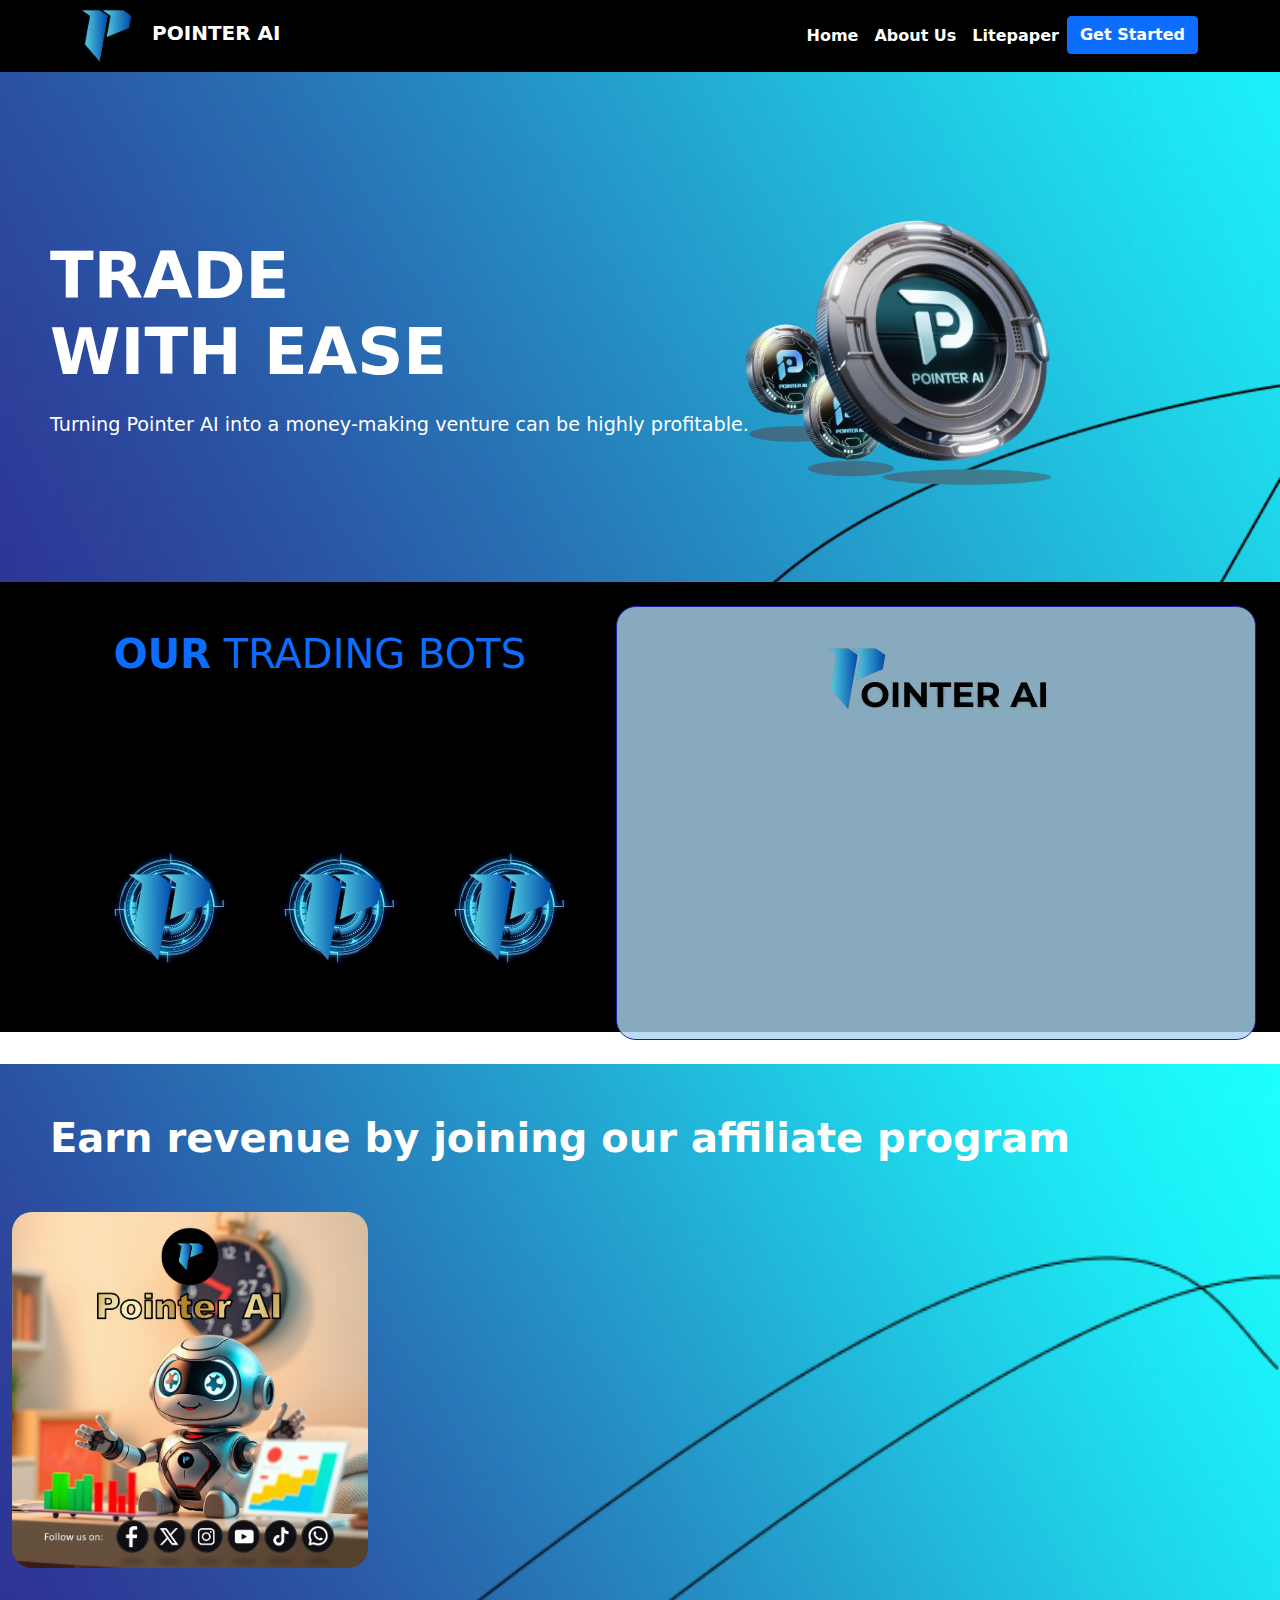
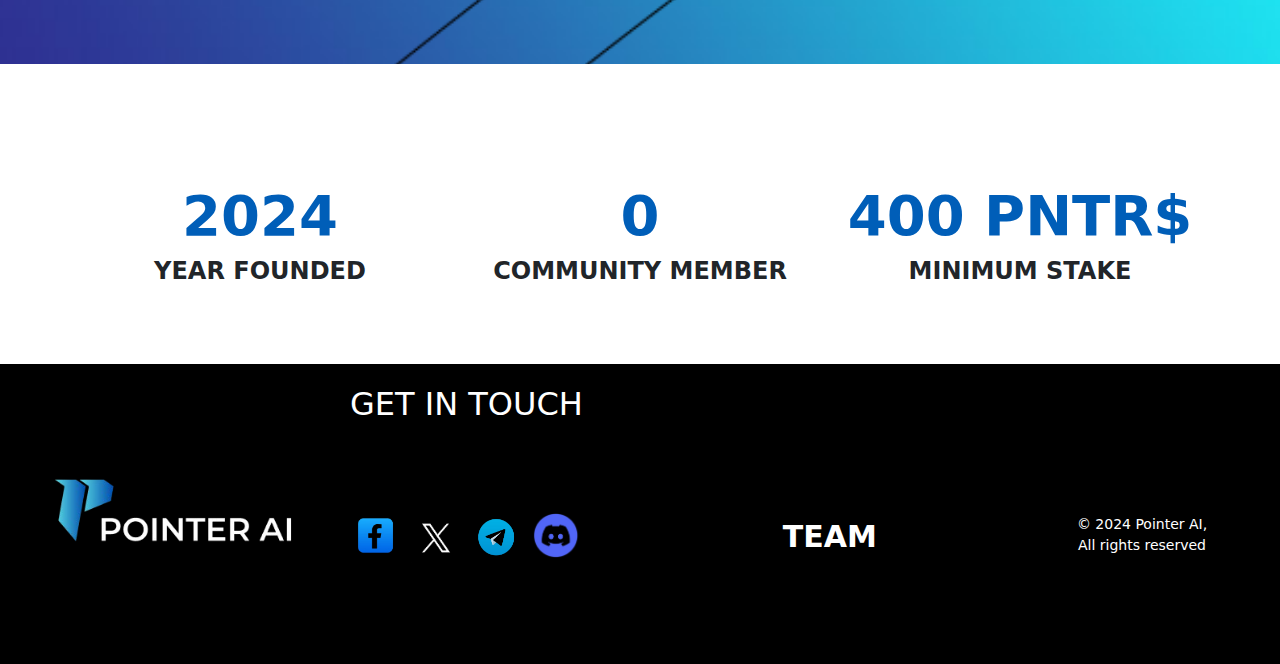
==== index.html @ 206956a7 "mj" ====
<!DOCTYPE html>
<html lang="en">
<head>
    <meta charset="UTF-8">
    <meta name="viewport" content="width=device-width, initial-scale=1.0">
    <title>Pointer AI</title>

    <link href="./css/bootstrap.min.css" rel="stylesheet">
    <link href="./css/style.css" rel="stylesheet">
    <link href="./css/animations.css" rel="stylesheet">
    <script src="./js/script.js"></script>
    <script src="./js/bootstrap.bundle.min.js"></script>
 
</head>

<body>
    <!-- Navbar -->
    <nav class="navbar navbar-expand-lg">
        <div class="container">
            <div class="nav_logo">
                <img class="logo" src="./icon/Pointer_Logo-removebg-preview.png" alt="Pointer AI">
                <a class="navbar-brand fw-bold" href="#" >
                   POINTER AI
                </a>
            </div>
            
            <button class="navbar-toggler" type="button" data-bs-toggle="collapse" data-bs-target="#navbarNav" aria-controls="navbarNav" aria-expanded="false" aria-label="Toggle navigation">
                <span class="navbar-toggler-icon"></span>
            </button>
            <div class="collapse navbar-collapse" id="navbarNav">
                <ul class="navbar-nav ms-auto">
                    <li class="nav-item">
                        <a class="nav-link fw-bold text-white" href="index.html">Home</a>
                    </li>
                    <li class="nav-item">
                        <a class="nav-link fw-bold text-white" href="aboutus.html">About Us</a>
                    </li>
                    <li class="nav-item">
                        <a class="nav-link fw-bold text-white" href="lite.html">Litepaper</a>
                    </li>
                    <li class="nav-item">
                        <a class="btn btn-primary fw-bold" href="login.html">Get Started</a>
                    </li>
                </ul>
            </div>
        </div>
    </nav>
 
    <section class="container_fluid sec1 ">
        <div class="sec_con ">
            <i class="fa fa-facebook-square"></i>
            <h1>TRADE<br>WITH EASE</h1>
            <p>Turning Pointer AI into a money-making venture can be highly profitable.</p>
            <div class="imgcon1 ">
                <img src="./image/icon.png" alt="Pointer AI Logo">
            </div>
        </div>  
        <div class="imgcon">
            <img src="./image/icon.png" alt="Pointer AI Logo">
        </div>
    </section>
<section class="intro ">
    <div class="m-4 col-sm-6 float-end" style="background-color: rgba(169, 212, 237, 0.8); border: 1px solid #1d1da7; border-radius: 20px;">


    <center>
        <img class="rounded" src="./icon/pointer-removebg-preview.png" alt="">
    </center>

    <p class="container mt-4 animate fade-in">
        With the use of automated processes and data-driven methods, Pointer AI is a sophisticated
        trading bot powered by AI. Cutting-edge machine learning algorithms, real-time market
        analysis, and predictive modeling are used by Pointer AI to autonomously make intelligent
        trading decisions. Pointer AI is designed to mitigate risks and optimize returns in a range of
        financial markets, such as stocks, FX, and cryptocurrencies. It is intended for use by both
        inexperienced and seasoned investors.
    </p>
</div>
</section> 
<section style="background-color: black;  min-height: 450px;"> 
<div class="container-fluid p-5  text-white text-center">
    <h1  class="text-primary"><strong>OUR</strong> TRADING BOTS</h1>
    
  </div>
    
  <div class="container text-white mt-4 bot ">
    <div class="row trad">
        <div class="col-sm-4 text-center glow-animation ">
            <h3 class="animate fade-in">SPOT TRADING</h3>
            <div>
                <img id="spot-gif" class="rounded-circle slideUp" src="./gif/ani.gif" alt="Spot Trading">
            </div>
        </div>
        <div class="col-sm-4 text-center glow-animation">
            <h3 class="animate fade-in">FUTURES TRADING</h3>
            <div>
                <img id="futures-gif" class="rounded-circle" src="./gif/ani.gif" alt="Futures Trading">
            </div>
        </div>
        <div class="col-sm-4 text-center glow-animation">
            <h3 class="animate fade-in">HEDGE TRADING</h3>
            <div>
                <img id="hedge-gif" class="rounded-circle" src="./gif/ani.gif" alt="Hedge Trading">
            </div>
        </div>
    </div>
    
</div><br>
</section>

<section class="news ">
    <div class="new">
        <h1>Earn revenue by joining our affiliate program</h1>
        <div class="container">
           <div class="row text-white" style="align-items: center;" >
            <div class="col-sm-4"> <img style="width:100%; border-radius: 20px;" src="./image/459167671_1065671108230142_7126582167719799043_n.jpg" alt="">
            </div>
            <div class="col-sm-7 element" >
                <h4 >
                    Enable your audience to become more knowledgeable about cryptocurrencies and increase their income through automated trading!
                    You can get paid up to 5% by Cryptohopper for each new person you invite that you refer.</h4>
            </div>
           </div>
            
          </div>
    </div>
</section>
<section class="community">
    <div class="container mt-5">
        <div class="row">
          <div class="col-sm-4 text-center">
            <h3>2024</h3>
             <h4 class="fw-bold">YEAR FOUNDED</h4>
          </div>
          <div class="col-sm-4 text-center">
            <h3 id="counter">0</h3>
             <h4 class="fw-bold">COMMUNITY MEMBER</h4>
          </div>
          <div class="col-sm-4 text-center">
            <h3>400 PNTR$</h3>
             <h4 class="fw-bold">MINIMUM STAKE</h4>
          </div>
        </div>
      </div>
</section>

<footer >
    <div class="footer-container">
        <div class="footer-left">
            <img src="./icon/pointer1.png" alt="Pointer AI Logo" class="footer-logo">
           
        </div>
        <div class="footer-center">
            <h2 class="get">GET IN TOUCH</h2>
            <div class="social-icons">
                <a href="https://www.facebook.com/pointeraiofficial"><img src="./socail/fb.png" alt="Facebook"></a>
                <a href="https://x.com/pntraiofficial"><img src="./socail/x.jpg" alt="X (Twitter)"></a>
                <a href="https://t.me/pointeraiofficial"><img src="./socail/telegram-logo-messenger-icon-realistic-social-media-logotype-telegram-app-button_811406-179-removebg-preview.png" alt="TG"></a>
                <a href="https://discord.gg/PH3Ja4cr6p"><img src="./socail/1714463825421-removebg-preview.png" alt="Discord"></a>
            
            </div>
        </div>
        <div class="footer-right">
            <span>TEAM</span>
        </div>
    </div>
    <div class="footer-bottom">
        <span>&copy; 2024 Pointer AI,<br> All rights reserved</span>
    </div>
</footer>
</body>
<script src="./js/counter.js"></script>
</html>
---- css/style.css ----
.navbar-brand{
    color: white;
}
.imgcon1{
    display: none;
}
.navbar-toggler-icon {
    background-image: url("data:image/svg+xml;charset=utf8,%3Csvg viewBox='0 0 30 30' xmlns='http://www.w3.org/2000/svg'%3E%3Cpath stroke='rgba%28255, 255, 255, 1%29' stroke-width='2' d='M4 7h22M4 15h22M4 23h22'/%3E%3C/svg%3E");
}

.navbar{
   background-color: black;
}
.logo {
    width: 50px;
   margin-top: 0px;
   margin-right: 15px;
  

}

.container_fluid.sec1 {
    background-image: url('../image/bg.png'); 
    background-size: cover;
    background-position: center;
    height: 510px;
    width: 100%;
    display: flex; 
    align-items: center;
}

.imgcon {
    margin-left: 90px;
}

.imgcon img {
    width: 350px;
    height: auto; 
    margin-left: -120px;
}
.bot h3{
    font-weight: 750;
}

.sec_con {
    margin-left: 50px; 
    color: #ffffff;
}

.sec_con h1 {
    margin-bottom: 20px; 
    text-align: start;
    font-weight: 750;
    font-size: 4rem;
}

.sec_con p {
    margin-top: 10px;
    font-size: 1.2rem;
    text-align: start;
}

.sec1 {
    padding-top: 140px; 
    padding-bottom: 100px;
}
.intro img{
    margin-top: 5%;
}
.intro p{
    font-size: 1.2rem;
    margin-bottom: 5%;
}
.bot img{
    width: 150px;
    height: auto;
}

.news{
    background-image: url('../image/Frame\ 64.png'); 
    background-size: cover;
    background-position: center;
    min-height: 600px;
    width: 100%;
    display: flex; 
  
}
.news h1{
    margin: 50px;
    font-weight: 700;
    color: white;
}
.community{
    height: 300px;
    width: 100%;
    display: flex; 
    align-items: center;  
}
.community h3{
    font-weight: 700;
    color: #005EB8;
    font-size: 3.5rem;
}

footer{
    height: 300px;
    width: 100%;
    display: flex; 
}

#counter {
  
    transition: color 0.5s ease;
}footer {
    background-color: #000;
    color: #fff;
    padding: 20px 0;
}

.footer-container {
    display: flex;
    justify-content: space-between;
    align-items: center;
    padding: 0 50px;
}

.footer-left, .footer-center, .footer-right {
    display: flex;
    flex-direction: column;
    align-items: center;
}

.footer-logo {
    width: 250px;
    margin-bottom: 10px;
}

.footer-company {
    font-size: 18px;
    font-weight: bold;
}

h2 {
    font-size: 24px;
    margin-bottom: 10px;
}

.social-icons {
    display: flex;
    gap: 10px;
}

.social-icons a img {
    width: 50px;
    margin-top: 80px;
}

.footer-right span {
    font-size: 30px;
    font-weight: bold;
}

.footer-right{margin-top: 45px;
    margin-left: 200px;
}

.footer-bottom {
    text-align: center;
    margin-top: 20px;
    font-size: 14px;
    margin-top: 130px;
    margin-left: 150px;
}
.footer-center{
    margin-left: 50px;
}
.footer-center h2{

font-size: 2rem;
margin-top: -80px;
}

#piechart {
    width: 100%;
    width: 700px;
    height: 400px;
    margin: 0 auto;
}
@media only screen and (max-width: 768px) {
    .new h4{
        margin-top: 20px;
    }
    .imgcon1{
        display: block;
    }
    .imgcon{
        display: none;
    }
    #piechart {
       
        max-width: 300px;
   
    }

    .trad img{
        max-width: 170px;
    }
    .trad div{
        padding: 10px;
    }
    .sec1 h1{
font-size: 2.5rem;
}
.imgcon {
margin-left: 0px;
}

.imgcon1 img {
width: 250px;
height: auto; 
margin-left: -40px;
}

footer .footer-logo{
    width:100px;
    margin-left: -35px;
}
footer{
    height: 150px;
    width: 100%;
    display: flex; 
}
.footer-center h2{

    font-size: 1rem;
    margin-top: 0px;
    }

    .social-icons a img {
        width: 35px;
        margin-top: 10px;
    }
    footer .footer-right, .footer-bottom{
     display: none;    
    }
.community h3{
    font-size: 2.5rem;
}
.community{
    padding-bottom: 20px;
}

.container_fluid.sec1 {
 
    height: 650px;
    
}

}
---- css/animations.css ----
/* Fade-in animation */
@keyframes fadeIn {
    from {
        opacity: 0;
    }
    to {
        opacity: 1;
    }
}

/* Slide-in from the left */
@keyframes slideInLeft {
    from {
        transform: translateX(-100%);
        opacity: 0;
    }
    to {
        transform: translateX(0);
        opacity: 1;
    }
}

/* Slide-in from the right */
@keyframes slideInRight {
    from {
        transform: translateX(100%);
        opacity: 0;
    }
    to {
        transform: translateX(0);
        opacity: 1;
    }
}

/* Scale up */
@keyframes scaleUp {
    from {
        transform: scale(0.8);
        opacity: 0;
    }
    to {
        transform: scale(1);
        opacity: 1;
    }
}

/* Initial state */
.animate {
    opacity: 0;
    transition: opacity 1s ease, transform 2s ease;
}

/* Fade-in */
.fade-in.active {
    animation: fadeIn 2s forwards;
}

/* Slide-in from left */
.slide-in-left.active {
    animation: slideInLeft 1s forwards;
}

/* Slide-in from right */
.slide-in-right.active {
    animation: slideInRight 1s forwards;
}

/* Scale up */
.scale-up.active {
    animation: scaleUp 1s forwards;
}


.glow-animation {
    position: relative;
    display: inline-block;
}

.glow-animation img {
    transition: box-shadow 0.3s ease-in-out;
}

.glow-animation:hover img {
    box-shadow: 0 0 20px rgba(0, 255, 255, 0.7); 
}

.glow-animation::before {
    content: "";
    position: absolute;
    top: 0;
    left: 0;
    right: 0;
    bottom: 0;
    border-radius: 50%;
    background: rgba(0, 255, 55, 0.3); 
    z-index: -1;
    animation: pulse 1.5s infinite ease-in-out;
}

@keyframes pulse {
    0% {
        transform: scale(1);
        opacity: 0.5;
    }
    50% {
        transform: scale(1.1);
        opacity: 0.2;
    }
    100% {
        transform: scale(1);
        opacity: 0.5;
    }
}


.trad .col-sm-4 h3 {
    color: white; 
    transition: transform 0.3s ease, color 0.3s ease, text-shadow 0.3s ease;
}


.trad .col-sm-4:hover h3 {
    transform: translateY(-20px); 
    color: white;
    text-shadow: 0 0 10px rgba(12, 101, 217, 0.8),
                 0 0 20px rgba(12, 115, 232, 0.6), 
                 0 0 30px rgba(0, 0, 255, 0.4);
}

.trad .col-sm-4 img {
    transition: transform 0.3s ease;
    border-radius: 50%; 
}


.trad .col-sm-4:hover img {
    transform: scale(1.05);
}

@keyframes mymove {
    from { left: 200px; }
    to { left: 0px; }
  }
  
  .element {
    position: relative;
    animation: mymove 1.5s ease;
    animation-delay: 0s;
    opacity: 0;
  }
  
  .element.active {
    animation-play-state: running;
    opacity: 1;
  }
  
  .element {
    animation-play-state: paused; 
  }
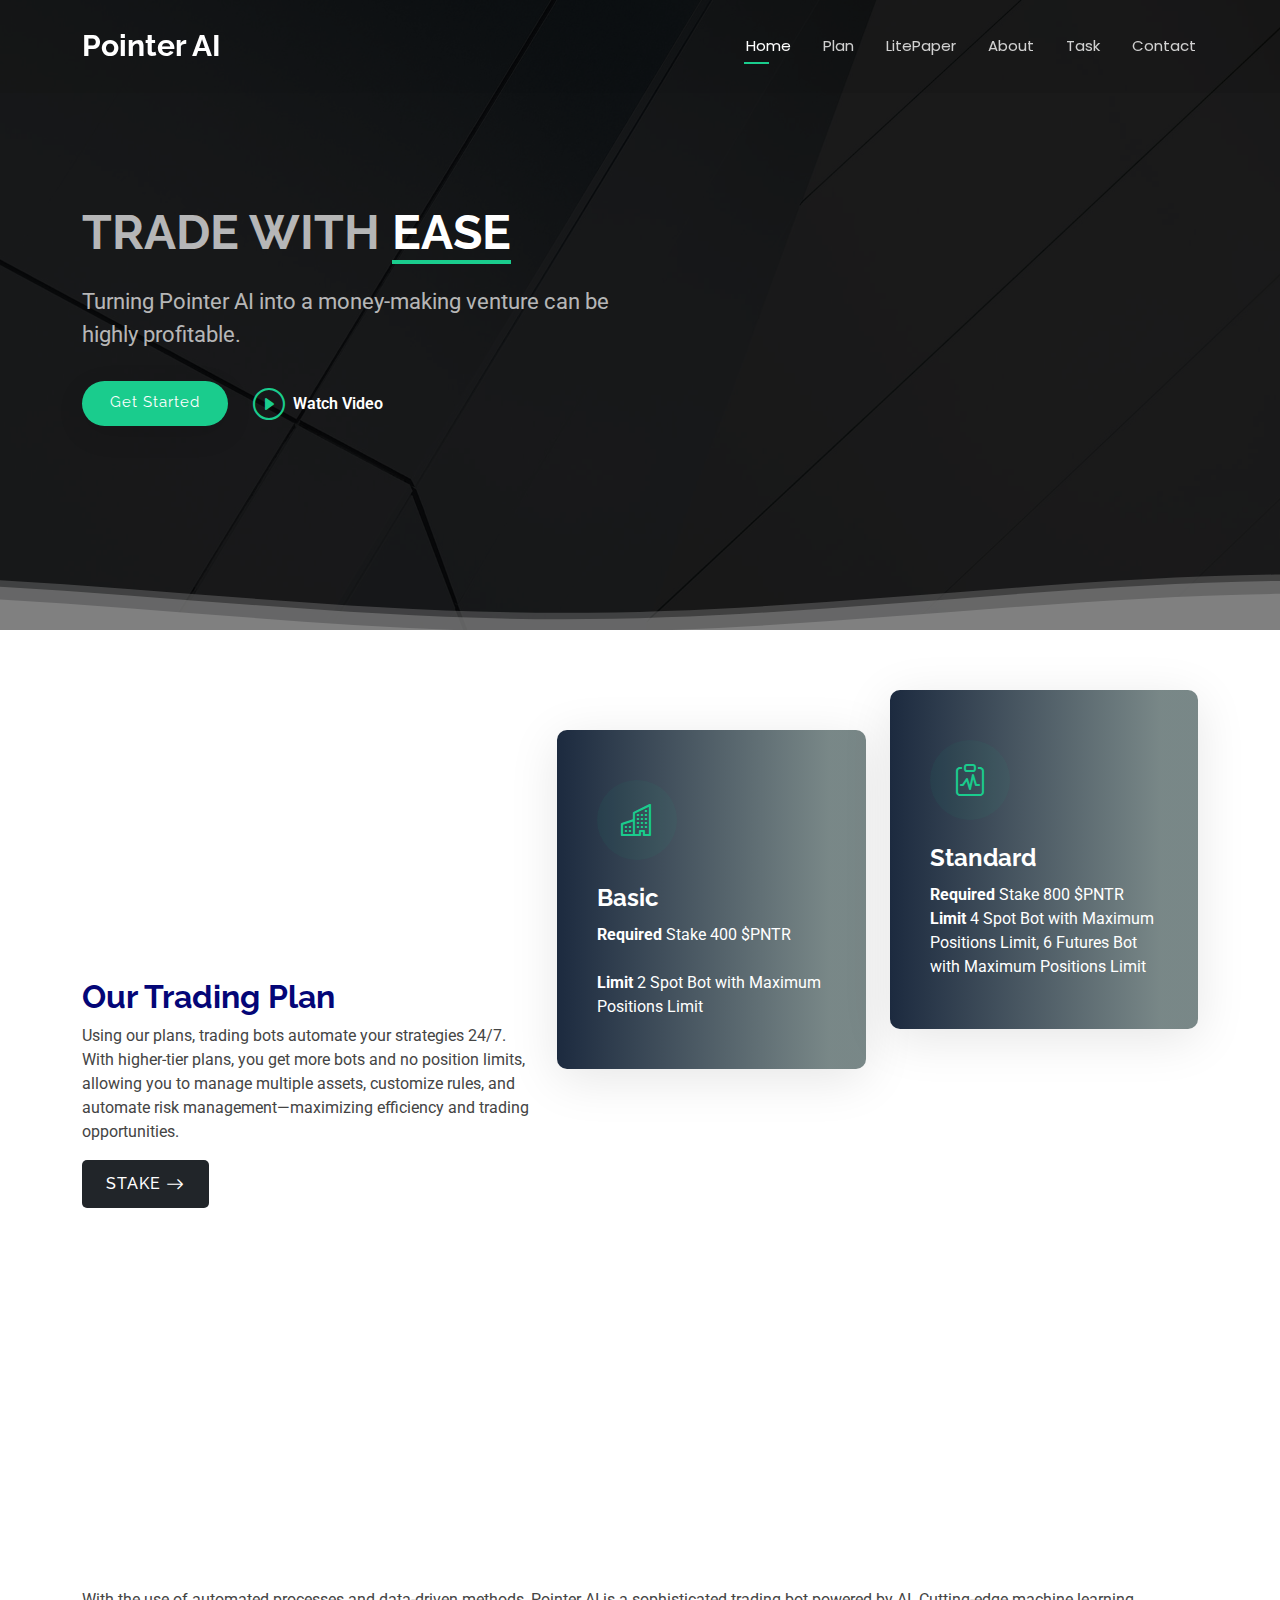
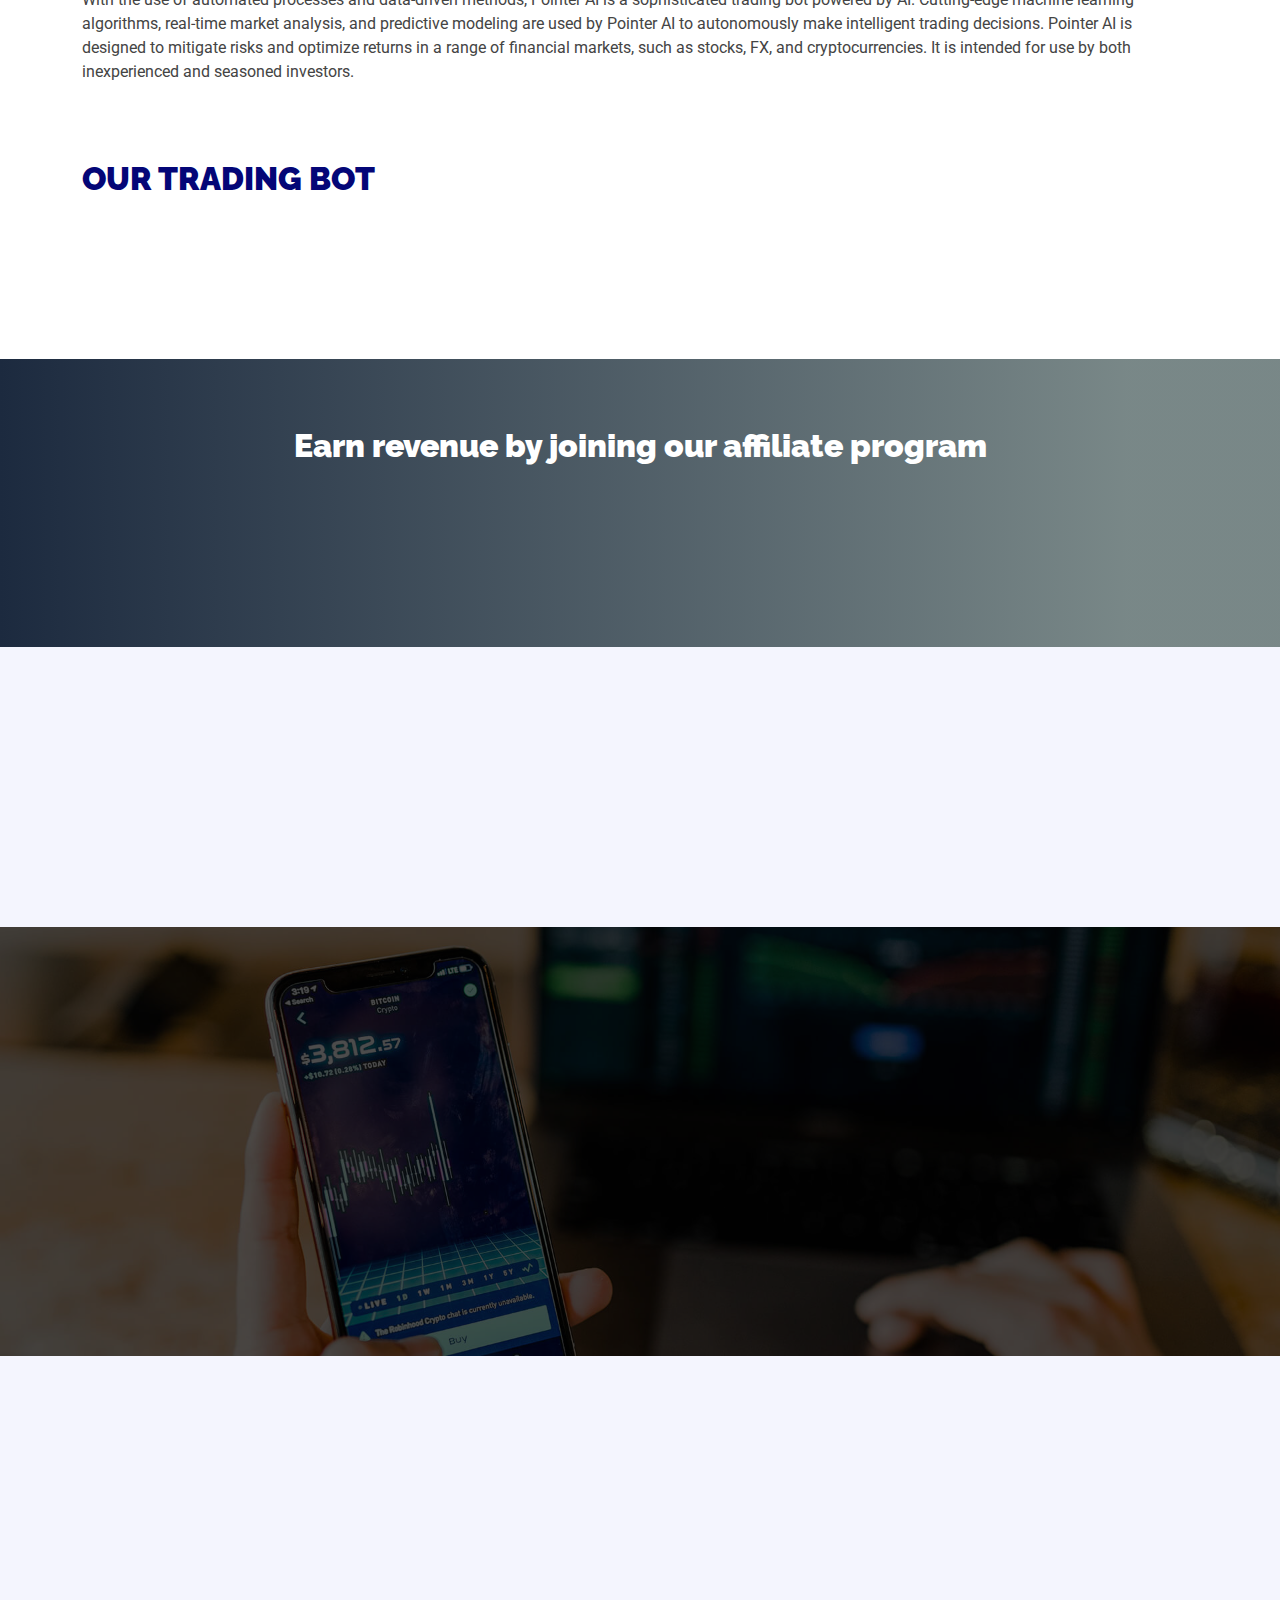
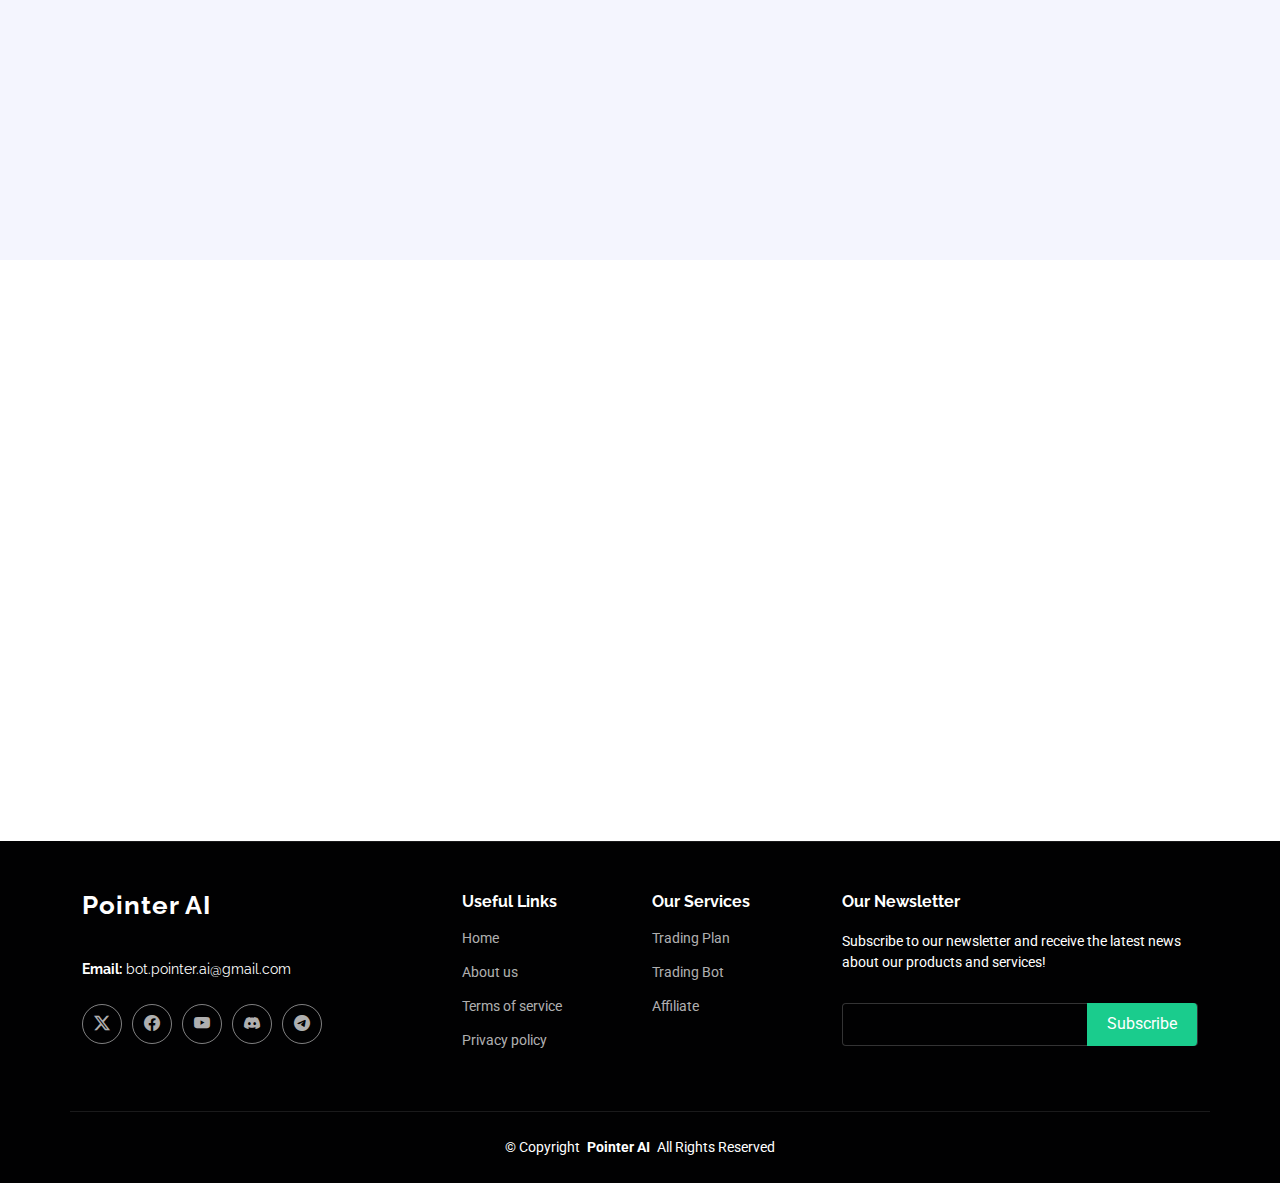
==== commit ef0fdd9f: "update" ====
--- a/index.html
+++ b/index.html
@@ -1,173 +1,584 @@
 <!DOCTYPE html>
 <html lang="en">
+
 <head>
-    <meta charset="UTF-8">
-    <meta name="viewport" content="width=device-width, initial-scale=1.0">
-    <title>Pointer AI</title>
-
-    <link href="./css/bootstrap.min.css" rel="stylesheet">
-    <link href="./css/style.css" rel="stylesheet">
-    <link href="./css/animations.css" rel="stylesheet">
-    <script src="./js/script.js"></script>
-    <script src="./js/bootstrap.bundle.min.js"></script>
- 
+  <meta charset="utf-8">
+  <meta content="width=device-width, initial-scale=1.0" name="viewport">
+  <title>Pointer AI</title>
+  <meta name="description" content="">
+  <meta name="keywords" content="">
+
+  <!-- Favicons -->
+  <link rel="shortcut icon" href="https://raw.githubusercontent.com/mjpro14/mjpro/refs/heads/master/PNTR_LOGO_FINAL-removebg-preview.png" type="image/x-icon">
+  <link href="assets/img/apple-touch-icon.png" rel="apple-touch-icon">
+
+  <!-- Fonts -->
+  <link href="https://fonts.googleapis.com" rel="preconnect">
+  <link href="https://fonts.gstatic.com" rel="preconnect" crossorigin>
+  <link href="https://fonts.googleapis.com/css2?family=Roboto:ital,wght@0,100;0,300;0,400;0,500;0,700;0,900;1,100;1,300;1,400;1,500;1,700;1,900&family=Poppins:ital,wght@0,100;0,200;0,300;0,400;0,500;0,600;0,700;0,800;0,900;1,100;1,200;1,300;1,400;1,500;1,600;1,700;1,800;1,900&family=Raleway:ital,wght@0,100;0,200;0,300;0,400;0,500;0,600;0,700;0,800;0,900;1,100;1,200;1,300;1,400;1,500;1,600;1,700;1,800;1,900&display=swap" rel="stylesheet">
+
+  <!-- Vendor CSS Files -->
+  <link href="assets/vendor/bootstrap/css/bootstrap.min.css" rel="stylesheet">
+  <link href="assets/vendor/bootstrap-icons/bootstrap-icons.css" rel="stylesheet">
+  <link href="assets/vendor/aos/aos.css" rel="stylesheet">
+  <link href="assets/vendor/glightbox/css/glightbox.min.css" rel="stylesheet">
+  <link href="assets/vendor/swiper/swiper-bundle.min.css" rel="stylesheet">
+
+  <!-- Main CSS File -->
+  <link href="assets/css/main.css" rel="stylesheet">
+
+
 </head>
 
-<body>
-    <!-- Navbar -->
-    <nav class="navbar navbar-expand-lg">
-        <div class="container">
-            <div class="nav_logo">
-                <img class="logo" src="./icon/Pointer_Logo-removebg-preview.png" alt="Pointer AI">
-                <a class="navbar-brand fw-bold" href="#" >
-                   POINTER AI
-                </a>
-            </div>
+<body class="index-page">
+
+  <header id="header" class="header d-flex align-items-center fixed-top">
+    <div class="container-fluid container-xl position-relative d-flex align-items-center justify-content-between">
+
+      <a href="index.html" class="logo d-flex align-items-center">
+        <!-- Uncomment the line below if you also wish to use an image logo -->
+        <!-- <img src="assets/img/logo.png" alt=""> -->
+        <h1 class="sitename">Pointer AI</h1>
+      </a>
+
+      <nav id="navmenu" class="navmenu">
+        <ul>
+          <li><a href="#hero" class="active">Home</a></li>
+          <li><a href="#plan">Plan</a></li>
+          <li><a href="lite.html">LitePaper</a></li>
+
+
+          <li><a href="aboutus.html">About</a></li>
+          <li><a href="">Task</a></li>
+          <li><a href="#contact">Contact</a></li>
+        </ul>
+        <i class="mobile-nav-toggle d-xl-none bi bi-list"></i>
+      </nav>
+
+    </div>
+  </header>
+
+  <main class="main">
+
+    <!-- Hero Section -->
+    <section id="hero" class="hero section dark-background">
+      <img src="assets/img/hero-bg-2.jpg" alt="" class="hero-bg">
+
+      <div class="container">
+        <div class="row gy-4 justify-content-between">
+          <div class="col-lg-4 order-lg-last hero-img" data-aos="zoom-out" data-aos-delay="100">
+            <img src="https://raw.githubusercontent.com/mjpro14/mjpro/refs/heads/master/PNTR_LOGO_LIGHTuy8ioy7-removebg-preview.png" class="img-fluid animated" alt="">
+          </div>
+
+          <div class="col-lg-6  d-flex flex-column justify-content-center" data-aos="fade-in">
+            <h1>TRADE WITH <span>EASE</span></h1>
+            <p>Turning Pointer AI into a money-making venture can be highly profitable.</p>
+            <div class="d-flex">
+              <a href="#about" class="btn-get-started">Get Started</a>
+              <a href="https://www.youtube.com/watch?v=DO8en_Df0_g" class="glightbox btn-watch-video d-flex align-items-center"><i class="bi bi-play-circle"></i><span>Watch Video</span></a>
+            </div>
+          </div>
+
+        </div>
+      </div>
+
+    <svg class="hero-waves" xmlns="http://www.w3.org/2000/svg" xmlns:xlink="http://www.w3.org/1999/xlink" viewBox="0 24 150 28" preserveAspectRatio="none">
+  <defs>
+    <path id="wave-path" d="M-160 44c30 0 58-18 88-18s58 18 88 18 58-18 88-18 58 18 88 18 v44h-352z" fill="gray"></path>
+  </defs>
+  <g class="wave1">
+    <use xlink:href="#wave-path" x="50" y="3"></use>
+  </g>
+  <g class="wave2">
+    <use xlink:href="#wave-path" x="50" y="0"></use>
+  </g>
+  <g class="wave3">
+    <use xlink:href="#wave-path" x="50" y="9"></use>
+  </g>
+</svg>
+
+
+    </section><!-- /Hero Section -->
+
+    <!-- About Section -->
+    <section id="plan" class="about section">
+
+      <div class="container" data-aos="fade-up" data-aos-delay="100">
+        <div class="row align-items-xl-center gy-5">
+
+          <div class="col-xl-5 content">
+           
+            <h2>Our Trading Plan</h2>
+            <p>Using our plans, trading bots automate your strategies 24/7. With higher-tier plans, you get more bots and no position limits, allowing you to manage multiple assets, customize rules, and automate risk management—maximizing efficiency and trading opportunities.</p>
+            <a href="#" class="read-more bg-dark"><span>STAKE</span><i class="bi bi-arrow-right"></i></a>
+          </div>
+
+          <div class="col-xl-7">
+            <div class="row gy-4 icon-boxes">
+
+              <div class="col-md-6" data-aos="fade-up" data-aos-delay="200" >
+                <div class="icon-box bdark">
+                  <i class="bi bi-buildings"></i>
+                  <h3 class="text-white">Basic</h3>
+                  <p><strong>Required</strong> Stake 400 $PNTR</p>
+<br>
+                 <p><strong>Limit</strong> 2 Spot Bot with Maximum Positions Limit</p>
+                </div>
+              </div> <!-- End Icon Box -->
+
+              <div class="col-md-6" data-aos="fade-up" data-aos-delay="300">
+                <div class="icon-box bdark">
+                  <i class="bi bi-clipboard-pulse"></i>
+                   <h3 class="text-white">Standard</h3>
+                  <p><strong>Required</strong> Stake 800 $PNTR</p>
+                   <p><strong>Limit</strong> 4 Spot Bot with Maximum Positions Limit, 6 Futures Bot with Maximum Positions Limit</p>
+                </div>
+              </div> <!-- End Icon Box -->
+
+              <div class="col-md-6" data-aos="fade-up" data-aos-delay="400">
+                <div class="icon-box bdark">
+                  <i class="bi bi-command"></i>
+                  <h3 class="text-white">Premium</h3>
+                  <p><strong>Required</strong> Stake 1600 $PNTR</p>
+                   <p><strong>Limit</strong>  Spot Bot without Maximum Positions Limit, 10 Futures Bot without Maximum Positions Limit</p>
+                </div>
+              </div> <!-- End Icon Box -->
+
+              <div class="col-md-6" data-aos="fade-up" data-aos-delay="500">
+                <div class="icon-box bdark">
+                  <i class="bi bi-graph-up-arrow"></i>
+                  <h3 class="text-white">Enterprise</h3>
+				  <p><strong>Required</strong> Stake 4000 $PNTR</p>
+                  <p><strong>Limit</strong>  10 Spot bot without Maximum Position Limit, 12 Futures Bot without Maximum Positions Limit</p>
+                </div>
+              </div> <!-- End Icon Box -->
+
+            </div>
+          </div>
+
+        </div>
+      </div>
+
+    </section><!-- /About Section -->
+    <div class="container mt-5">
+      <center>
+        <img src="https://pointerai.online/icon/pointer-removebg-preview.png" width="250" alt="">
+      </center>
+<p>
+  With the use of automated processes and data-driven methods, Pointer AI is a sophisticated trading bot powered by AI. Cutting-edge machine learning algorithms, real-time market analysis, and predictive modeling are used by Pointer AI to autonomously make intelligent trading decisions. Pointer AI is designed to mitigate risks and optimize returns in a range of financial markets, such as stocks, FX, and cryptocurrencies. It is intended for use by both inexperienced and seasoned investors.
+</p>
+      </div>
+
+    <!-- bot Section -->
+   
+  
+     
+    <!-- Features Section -->
+    <section id="bot" class="features section">
+
+      <div class="container">
+        <h2 class="fw-bold"><STRONG>OUR TRADING BOT</STRONG></h2>
+        <div class="row gy-4">
+
+          <div class="col-lg-4 col-md-4 " data-aos="fade-up" data-aos-delay="100">
+            <div class="features-item justify-content-center ">
+              <center>
+              <i class="bi bi-eye" style="color: #5578ff;"></i>
+              <h3><a href="" class="stretched-link">SPOT TRADING</a></h3>
+              </center>
+              
+            </div>
+          </div><!-- End Feature Item -->
+
+          <div class="col-lg-4 col-md-4" data-aos="fade-up" data-aos-delay="200">
+            <div class="features-item justify-content-center">
+              <center>
+                <i class="bi bi-clipboard-pulse" style="color: #5578ff;"></i>
+                <h3><a href="" class="stretched-link">FUTURES TRADING</a></h3>
+              </center>
+              
+            </div>
+          </div><!-- End Feature Item -->
+
+          <div class="col-lg-4 col-md-4" data-aos="fade-up" data-aos-delay="300">
+            <div class="features-item justify-content-center">
+              <center> 
+                <i class="bi bi-bar-chart-line-fill" style="color: #5578ff;"></i>
+              <h3><a href="" class="stretched-link">HEDGE TRADING</a></h3>
+            </center>
+            </div>
+          </div><!-- End Feature Item -->
+
+          
+          
+
+        </div>
+
+      </div>
+
+    </section><!-- /Features Section -->
+    <!--alfee-->
+    <section id="alfee" class="features section container-fluid bdark">
+
+      <div class="container">
+        <center>
+        <h2 class="fw-bold text-white m-2"><STRONG>Earn revenue by joining our affiliate program</STRONG></h2>
+      </center>
+        
+        <div class="row gy-4">
+
+          <div class="col-lg-3 col-md-6 " data-aos="fade-up" data-aos-delay="100">
+            <div class="features-item justify-content-center rounded bg">
+              <center>
+             <img width="200" src="https://raw.githubusercontent.com/mjpro14/mjpro/refs/heads/master/PNTR%20pile%20token%20(1).png" alt="">
+              </center>
+              
+            </div>
+          </div><!-- End Feature Item -->
+
+          <div class="col-lg-9 col-md-6 " data-aos="fade-up" data-aos-delay="200">
+            <div class="features-item justify-content-center mt-2 rounded">
+              <center>
+                
+                <p class="text-dark">
+                  Enable your audience to become more knowledgeable about cryptocurrencies and increase their income through automated trading! You can get paid up to 5% by Cryptohopper for each new person you invite that you refer.
+                </p>
+              </center>
+              
+            </div>
+          </div><!-- End Feature Item -->
+
+        
+          
+          
+
+        </div>
+
+      </div>
+
+    </section>
+    <!-- Stats Section -->
+    <section id="stats" class="stats section light-background">
+
+      <div class="container" data-aos="fade-up" data-aos-delay="100">
+
+        <div class="row gy-4">
+
+          <div class="col-lg-4 col-md-6 d-flex flex-column align-items-center">
+            <i class="bi bi-calendar4-week"></i>
+            <div class="stats-item bdark">
+              <span class="text-white">2024</span>
+              <p>Year Founded</p>
+            </div>
+          </div><!-- End Stats Item -->
+
+          <div class="col-lg-4 col-md-6 d-flex flex-column align-items-center">
+            <i class="bi bi-people"></i>
+            <div class="stats-item bdark" >
+              <span data-purecounter-start="0" data-purecounter-end="10032" data-purecounter-duration="1" class="purecounter text-white"></span>
+              <p>Community Member</p>
+            </div>
+          </div><!-- End Stats Item -->
+
+          <div class="col-lg-4 col-md-6 d-flex flex-column align-items-center">
+            <i class="bi bi-currency-dollar"></i>
+            <div class="stats-item bdark">
+              <span class="text-white">400 PNTR$</span>
+              <p>MINIMUM STAKE</p>
+            </div>
+          </div><!-- End Stats Item -->
+
+        
+
+        </div>
+
+      </div>
+
+    </section><!-- /Stats Section -->
+
+    <!-- Testimonials Section -->
+    <section id="testimonials" class="testimonials section dark-background">
+
+      <img src="assets/img/testimonials-bg.jpg" class="testimonials-bg" alt="">
+
+      <div class="container" data-aos="fade-up" data-aos-delay="100">
+
+        <div class="swiper init-swiper">
+          <script type="application/json" class="swiper-config">
+            {
+              "loop": true,
+              "speed": 600,
+              "autoplay": {
+                "delay": 5000
+              },
+              "slidesPerView": "auto",
+              "pagination": {
+                "el": ".swiper-pagination",
+                "type": "bullets",
+                "clickable": true
+              }
+            }
+          </script>
+          <div class="swiper-wrapper">
+
             
-            <button class="navbar-toggler" type="button" data-bs-toggle="collapse" data-bs-target="#navbarNav" aria-controls="navbarNav" aria-expanded="false" aria-label="Toggle navigation">
-                <span class="navbar-toggler-icon"></span>
-            </button>
-            <div class="collapse navbar-collapse" id="navbarNav">
-                <ul class="navbar-nav ms-auto">
-                    <li class="nav-item">
-                        <a class="nav-link fw-bold text-white" href="index.html">Home</a>
-                    </li>
-                    <li class="nav-item">
-                        <a class="nav-link fw-bold text-white" href="aboutus.html">About Us</a>
-                    </li>
-                    <li class="nav-item">
-                        <a class="nav-link fw-bold text-white" href="lite.html">Litepaper</a>
-                    </li>
-                    <li class="nav-item">
-                        <a class="btn btn-primary fw-bold" href="login.html">Get Started</a>
-                    </li>
-                </ul>
-            </div>
-        </div>
-    </nav>
- 
-    <section class="container_fluid sec1 ">
-        <div class="sec_con ">
-            <i class="fa fa-facebook-square"></i>
-            <h1>TRADE<br>WITH EASE</h1>
-            <p>Turning Pointer AI into a money-making venture can be highly profitable.</p>
-            <div class="imgcon1 ">
-                <img src="./image/icon.png" alt="Pointer AI Logo">
-            </div>
-        </div>  
-        <div class="imgcon">
-            <img src="./image/icon.png" alt="Pointer AI Logo">
-        </div>
-    </section>
-<section class="intro ">
-    <div class="m-4 col-sm-6 float-end" style="background-color: rgba(169, 212, 237, 0.8); border: 1px solid #1d1da7; border-radius: 20px;">
-
-
-    <center>
-        <img class="rounded" src="./icon/pointer-removebg-preview.png" alt="">
-    </center>
-
-    <p class="container mt-4 animate fade-in">
-        With the use of automated processes and data-driven methods, Pointer AI is a sophisticated
-        trading bot powered by AI. Cutting-edge machine learning algorithms, real-time market
-        analysis, and predictive modeling are used by Pointer AI to autonomously make intelligent
-        trading decisions. Pointer AI is designed to mitigate risks and optimize returns in a range of
-        financial markets, such as stocks, FX, and cryptocurrencies. It is intended for use by both
-        inexperienced and seasoned investors.
-    </p>
-</div>
-</section> 
-<section style="background-color: black;  min-height: 450px;"> 
-<div class="container-fluid p-5  text-white text-center">
-    <h1  class="text-primary"><strong>OUR</strong> TRADING BOTS</h1>
-    
-  </div>
-    
-  <div class="container text-white mt-4 bot ">
-    <div class="row trad">
-        <div class="col-sm-4 text-center glow-animation ">
-            <h3 class="animate fade-in">SPOT TRADING</h3>
-            <div>
-                <img id="spot-gif" class="rounded-circle slideUp" src="./gif/ani.gif" alt="Spot Trading">
-            </div>
-        </div>
-        <div class="col-sm-4 text-center glow-animation">
-            <h3 class="animate fade-in">FUTURES TRADING</h3>
-            <div>
-                <img id="futures-gif" class="rounded-circle" src="./gif/ani.gif" alt="Futures Trading">
-            </div>
-        </div>
-        <div class="col-sm-4 text-center glow-animation">
-            <h3 class="animate fade-in">HEDGE TRADING</h3>
-            <div>
-                <img id="hedge-gif" class="rounded-circle" src="./gif/ani.gif" alt="Hedge Trading">
-            </div>
-        </div>
+
+           
+
+          
+
+            <div class="swiper-slide">
+              <div class="testimonial-item">
+                <img src="https://i.pinimg.com/564x/8b/16/7a/8b167af653c2399dd93b952a48740620.jpg" class="testimonial-img" alt="">
+                <h3>Noah Carter</h3>
+               
+                <div class="stars">
+                  <i class="bi bi-star-fill"></i><i class="bi bi-star-fill"></i><i class="bi bi-star-fill"></i><i class="bi bi-star-fill"></i><i class="bi bi-star-fill"></i>
+                </div>
+                <p>
+                  <i class="bi bi-quote quote-icon-left"></i>
+                  <span>As a new trader, I was initially overwhelmed by futures trading, but Pointer AI made everything so much easier. The automation takes the pressure off, and I don’t have to constantly monitor the markets. It’s like having a trading mentor that guides your decisions. The Solana integration is super fast, and the setup was beginner-friendly. I’ve already seen growth in my account, and I’m excited to keep learning with Pointer AI on my side. Highly recommend this for anyone just starting out!</span>
+                  <i class="bi bi-quote quote-icon-right"></i>
+                </p>
+              </div>
+            </div><!-- End testimonial item -->
+
+            <div class="swiper-slide">
+              <div class="testimonial-item">
+                <img src="https://i.pinimg.com/564x/8b/16/7a/8b167af653c2399dd93b952a48740620.jpg" class="testimonial-img" alt="">
+                <h3>Ethan Thompson</h3>
+                
+                <div class="stars">
+                  <i class="bi bi-star-fill"></i><i class="bi bi-star-fill"></i><i class="bi bi-star-fill"></i><i class="bi bi-star-fill"></i><i class="bi bi-star-fill"></i>
+                </div>
+                <p>
+                  <i class="bi bi-quote quote-icon-left"></i>
+                  <span>As an active futures trader, I can confidently say Pointer AI has revolutionized my trading game. Its lightning-fast execution on the Solana blockchain gives me an edge in the market, and the automated strategies have significantly boosted my profits. It’s like having a pro-level trader working for you 24/7. If you’re not using Pointer AI, you’re missing out on serious gains! Don’t wait until it’s too late—this is the future of trading!</span>
+                  <i class="bi bi-quote quote-icon-right"></i>
+                </p>
+              </div>
+            </div><!-- End testimonial item -->
+
+          </div>
+          <div class="swiper-pagination"></div>
+        </div>
+
+      </div>
+
+    </section><!-- /Testimonials Section -->
+
+   
+    <!-- Faq Section -->
+    <section id="faq" class="faq section light-background">
+
+      <div class="container-fluid">
+
+        <div class="row gy-4">
+
+          <div class="col-lg-7 d-flex flex-column justify-content-center order-2 order-lg-1">
+
+            <div class="content px-xl-5" data-aos="fade-up" data-aos-delay="100">
+              <h3><span>Frequently Asked </span><strong>Questions</strong></h3>
+              <p>
+               Pointer AI’s features, account options, security, and support. It’s designed to help users navigate the platform and get started easily, whether they are new or experienced traders. For more details, users can refer to our guides or contact support. 
+              </p>
+            </div>
+
+            <div class="faq-container px-xl-5" data-aos="fade-up" data-aos-delay="200">
+
+              <div class="faq-item">
+                <i class="faq-icon bi bi-question-circle"></i>
+                <h3>What is Pointer AI?</h3>
+                <div class="faq-content">
+                  <p>Pointer AI is an AI-driven trading bot designed to automate trades with precision and reduce risks in various financial markets like stocks, forex, and cryptocurrencies. It leverages machine learning and real-time data to optimize trading performance.</p>
+                </div>
+                <i class="faq-toggle bi bi-chevron-right"></i>
+              </div><!-- End Faq item-->
+
+              <div class="faq-item">
+                <i class="faq-icon bi bi-question-circle"></i>
+                <h3>How does Pointer AI work?</h3>
+                <div class="faq-content">
+                  <p>Pointer AI uses advanced algorithms to analyze real-time market data and make autonomous trading decisions. It allows users to automate spot and futures trading while managing risk intelligently. It’s built to help both novice and seasoned traders improve their trading outcomes.</p>
+                </div>
+                <i class="faq-toggle bi bi-chevron-right"></i>
+              </div><!-- End Faq item-->
+
+              <div class="faq-item">
+                <i class="faq-icon bi bi-question-circle"></i>
+                <h3>What are the upcoming features of Pointer AI?</h3>
+                <div class="faq-content">
+                  <p>In the upcoming phases, Pointer AI will introduce more advanced features, including Pointer AI (Hedge), Pointer AI (Forex), Pointer AI (Market Screener), and Pointer AI (Listing Screener), making it a comprehensive trading solution across multiple markets.</p>
+                </div>
+                <i class="faq-toggle bi bi-chevron-right"></i>
+              </div><!-- End Faq item-->
+
+            </div>
+
+          </div>
+
+          <div class="col-lg-5 order-1 order-lg-2">
+            <img src="https://raw.githubusercontent.com/mjpro14/mjpro/refs/heads/master/FAQ.png" class="img-fluid" alt="" data-aos="zoom-in" data-aos-delay="100">
+          </div>
+        </div>
+
+      </div>
+      
+    </section><!-- /Faq Section -->
+
+    <!-- Contact Section -->
+    <section id="contact" class="contact section">
+
+      <!-- Section Title -->
+      <div class="container section-title" data-aos="fade-up">
+        <h2>Contact</h2>
+        <div><span>Check Our</span> <span class="description-title">Contact</span></div>
+      </div><!-- End Section Title -->
+
+      <div class="container" data-aos="fade" data-aos-delay="100">
+
+        <div class="row gy-4">
+
+          <div class="col-lg-4">
+            <div class="info-item d-flex" data-aos="fade-up" data-aos-delay="200">
+              
+              <div>
+                
+              </div>
+            </div><!-- End Info Item -->
+
+          
+
+            <div class="info-item d-flex" data-aos="fade-up" data-aos-delay="400">
+              <i class="bi bi-envelope flex-shrink-0"></i>
+              <div>
+                <h3>Email Us</h3>
+                <p>bot.pointer.ai@gmail.com</p>
+              </div>
+            </div><!-- End Info Item -->
+
+          </div>
+
+          <div class="col-lg-8">
+            <form action="forms/contact.php" method="post" class="php-email-form" data-aos="fade-up" data-aos-delay="200">
+              <div class="row gy-4">
+
+                <div class="col-md-6">
+                  <input type="text" name="name" class="form-control" placeholder="Your Name" required="">
+                </div>
+
+                <div class="col-md-6 ">
+                  <input type="email" class="form-control" name="email" placeholder="Your Email" required="">
+                </div>
+
+                <div class="col-md-12">
+                  <input type="text" class="form-control" name="subject" placeholder="Subject" required="">
+                </div>
+
+                <div class="col-md-12">
+                  <textarea class="form-control" name="message" rows="6" placeholder="Message" required=""></textarea>
+                </div>
+
+                <div class="col-md-12 text-center">
+                  <div class="loading">Loading</div>
+                  <div class="error-message"></div>
+                  <div class="sent-message">Your message has been sent. Thank you!</div>
+
+                  <button type="submit">Send Message</button>
+                </div>
+
+              </div>
+            </form>
+          </div><!-- End Contact Form -->
+
+        </div>
+
+      </div>
+
+    </section><!-- /Contact Section -->
+
+  </main>
+
+  <footer id="footer" class="footer dark-background">
+
+    <div class="container footer-top">
+      <div class="row gy-4">
+        <div class="col-lg-4 col-md-6 footer-about">
+          <a href="index.html" class="logo d-flex align-items-center">
+            <span class="sitename">Pointer AI</span>
+          </a>
+          <div class="footer-contact pt-3">
+            
+            
+            <p><strong>Email:</strong> <span>bot.pointer.ai@gmail.com</span></p>
+          </div>
+          <div class="social-links d-flex mt-4">
+            <a href="https://x.com/pntraiofficial"><i class="bi bi-twitter-x"></i></a>
+            <a href="https://web.facebook.com/pointeraiofficial?_rdc=1&_rdr"><i class="bi bi-facebook"></i></a>
+            <a href="https://www.youtube.com/@PointerAIofficial"><i class="bi bi-youtube"></i></a>
+            <a href="https://discord.gg/PH3Ja4cr6p"><i class="bi bi-discord"></i></a>
+            <a href="https://t.me/pointeraiofficial"><i class="bi bi-telegram"></i></a>
+          </div>
+        </div>
+
+        <div class="col-lg-2 col-md-3 footer-links">
+          <h4>Useful Links</h4>
+          <ul>
+            <li><a href="./">Home</a></li>
+            <li><a href="#">About us</a></li>
+            <li><a href="#">Terms of service</a></li>
+            <li><a href="#">Privacy policy</a></li>
+          </ul>
+        </div>
+
+        <div class="col-lg-2 col-md-3 footer-links">
+          <h4>Our Services</h4>
+          <ul>
+            <li><a href="#plan">Trading Plan</a></li>
+            <li><a href="#bot">Trading Bot</a></li>
+            <li><a href="#alfee">Affiliate</a></li>
+           
+          </ul>
+        </div>
+
+        <div class="col-lg-4 col-md-12 footer-newsletter">
+          <h4>Our Newsletter</h4>
+          <p>Subscribe to our newsletter and receive the latest news about our products and services!</p>
+          <form action="forms/newsletter.php" method="post" class="php-email-form">
+            <div class="newsletter-form"><input type="email" name="email"><input type="submit" value="Subscribe"></div>
+            <div class="loading">Loading</div>
+            <div class="error-message"></div>
+            <div class="sent-message">Your subscription request has been sent. Thank you!</div>
+          </form>
+        </div>
+
+      </div>
     </div>
-    
-</div><br>
-</section>
-
-<section class="news ">
-    <div class="new">
-        <h1>Earn revenue by joining our affiliate program</h1>
-        <div class="container">
-           <div class="row text-white" style="align-items: center;" >
-            <div class="col-sm-4"> <img style="width:100%; border-radius: 20px;" src="./image/459167671_1065671108230142_7126582167719799043_n.jpg" alt="">
-            </div>
-            <div class="col-sm-7 element" >
-                <h4 >
-                    Enable your audience to become more knowledgeable about cryptocurrencies and increase their income through automated trading!
-                    You can get paid up to 5% by Cryptohopper for each new person you invite that you refer.</h4>
-            </div>
-           </div>
-            
-          </div>
+
+    <div class="container copyright text-center mt-4">
+      <p>© <span>Copyright</span> <strong class="px-1 sitename">Pointer AI</strong> <span>All Rights Reserved</span></p>
+      
     </div>
-</section>
-<section class="community">
-    <div class="container mt-5">
-        <div class="row">
-          <div class="col-sm-4 text-center">
-            <h3>2024</h3>
-             <h4 class="fw-bold">YEAR FOUNDED</h4>
-          </div>
-          <div class="col-sm-4 text-center">
-            <h3 id="counter">0</h3>
-             <h4 class="fw-bold">COMMUNITY MEMBER</h4>
-          </div>
-          <div class="col-sm-4 text-center">
-            <h3>400 PNTR$</h3>
-             <h4 class="fw-bold">MINIMUM STAKE</h4>
-          </div>
-        </div>
-      </div>
-</section>
-
-<footer >
-    <div class="footer-container">
-        <div class="footer-left">
-            <img src="./icon/pointer1.png" alt="Pointer AI Logo" class="footer-logo">
-           
-        </div>
-        <div class="footer-center">
-            <h2 class="get">GET IN TOUCH</h2>
-            <div class="social-icons">
-                <a href="https://www.facebook.com/pointeraiofficial"><img src="./socail/fb.png" alt="Facebook"></a>
-                <a href="https://x.com/pntraiofficial"><img src="./socail/x.jpg" alt="X (Twitter)"></a>
-                <a href="https://t.me/pointeraiofficial"><img src="./socail/telegram-logo-messenger-icon-realistic-social-media-logotype-telegram-app-button_811406-179-removebg-preview.png" alt="TG"></a>
-                <a href="https://discord.gg/PH3Ja4cr6p"><img src="./socail/1714463825421-removebg-preview.png" alt="Discord"></a>
-            
-            </div>
-        </div>
-        <div class="footer-right">
-            <span>TEAM</span>
-        </div>
-    </div>
-    <div class="footer-bottom">
-        <span>&copy; 2024 Pointer AI,<br> All rights reserved</span>
-    </div>
-</footer>
+
+  </footer>
+
+  <!-- Scroll Top -->
+  <a href="#" id="scroll-top" class="scroll-top d-flex align-items-center justify-content-center"><i class="bi bi-arrow-up-short"></i></a>
+
+  <!-- Preloader -->
+  <div id="preloader"></div>
+
+  <!-- Vendor JS Files -->
+  <script src="assets/vendor/bootstrap/js/bootstrap.bundle.min.js"></script>
+  <script src="assets/vendor/php-email-form/validate.js"></script>
+  <script src="assets/vendor/aos/aos.js"></script>
+  <script src="assets/vendor/glightbox/js/glightbox.min.js"></script>
+  <script src="assets/vendor/purecounter/purecounter_vanilla.js"></script>
+  <script src="assets/vendor/swiper/swiper-bundle.min.js"></script>
+
+  <!-- Main JS File -->
+  <script src="assets/js/main.js"></script>
+
 </body>
-<script src="./js/counter.js"></script>
+
 </html>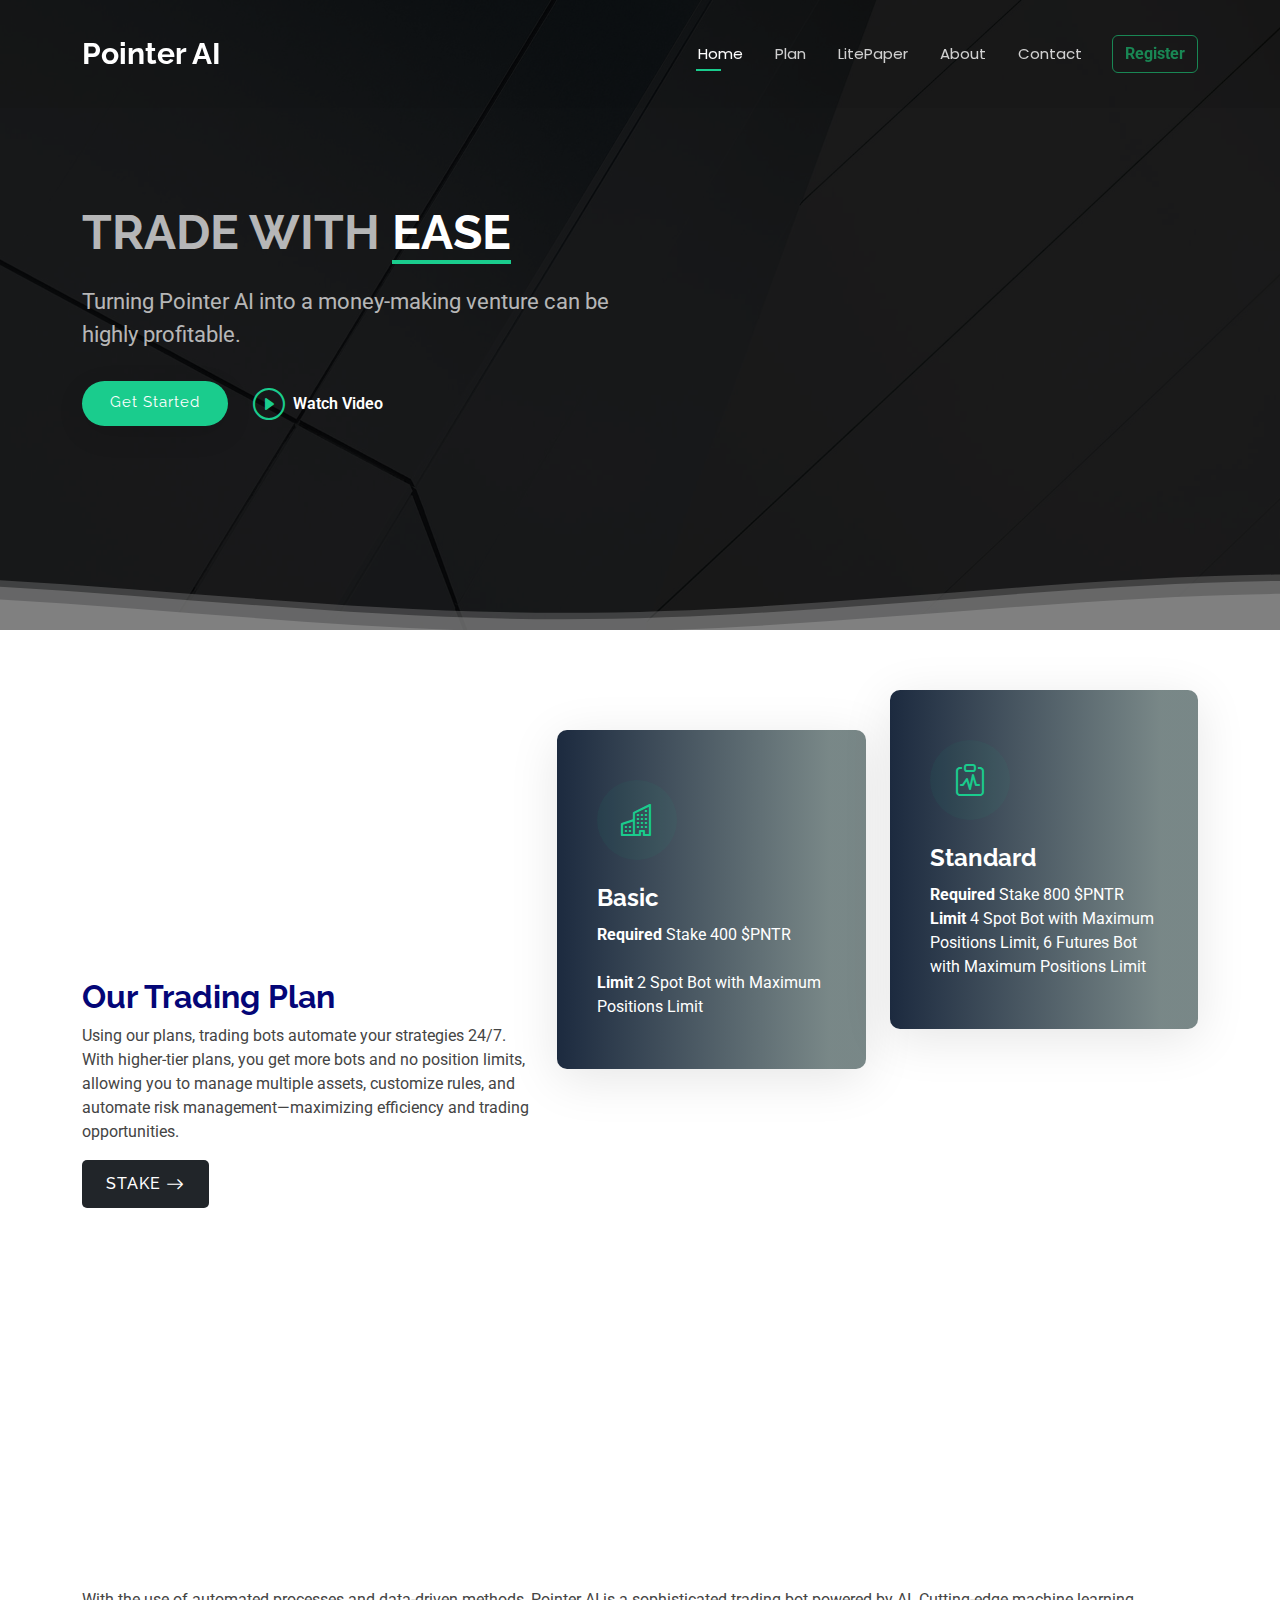
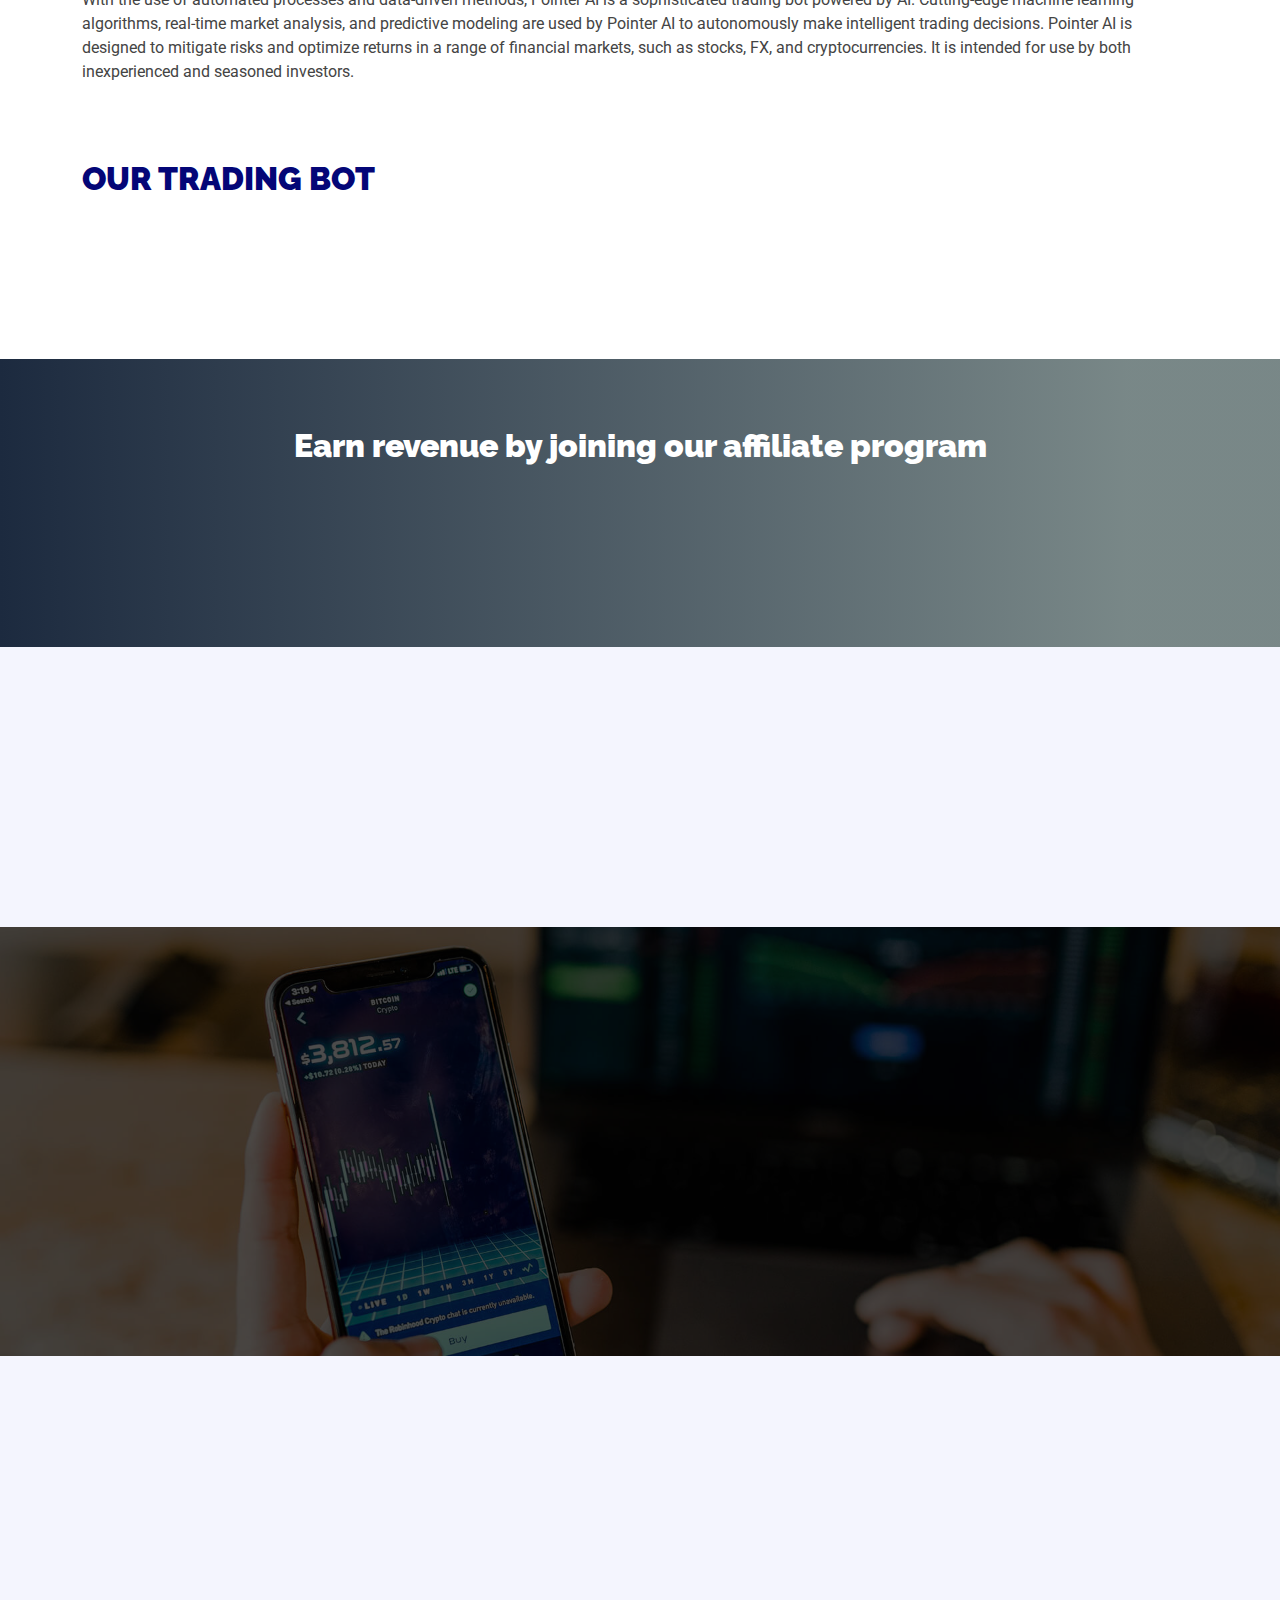
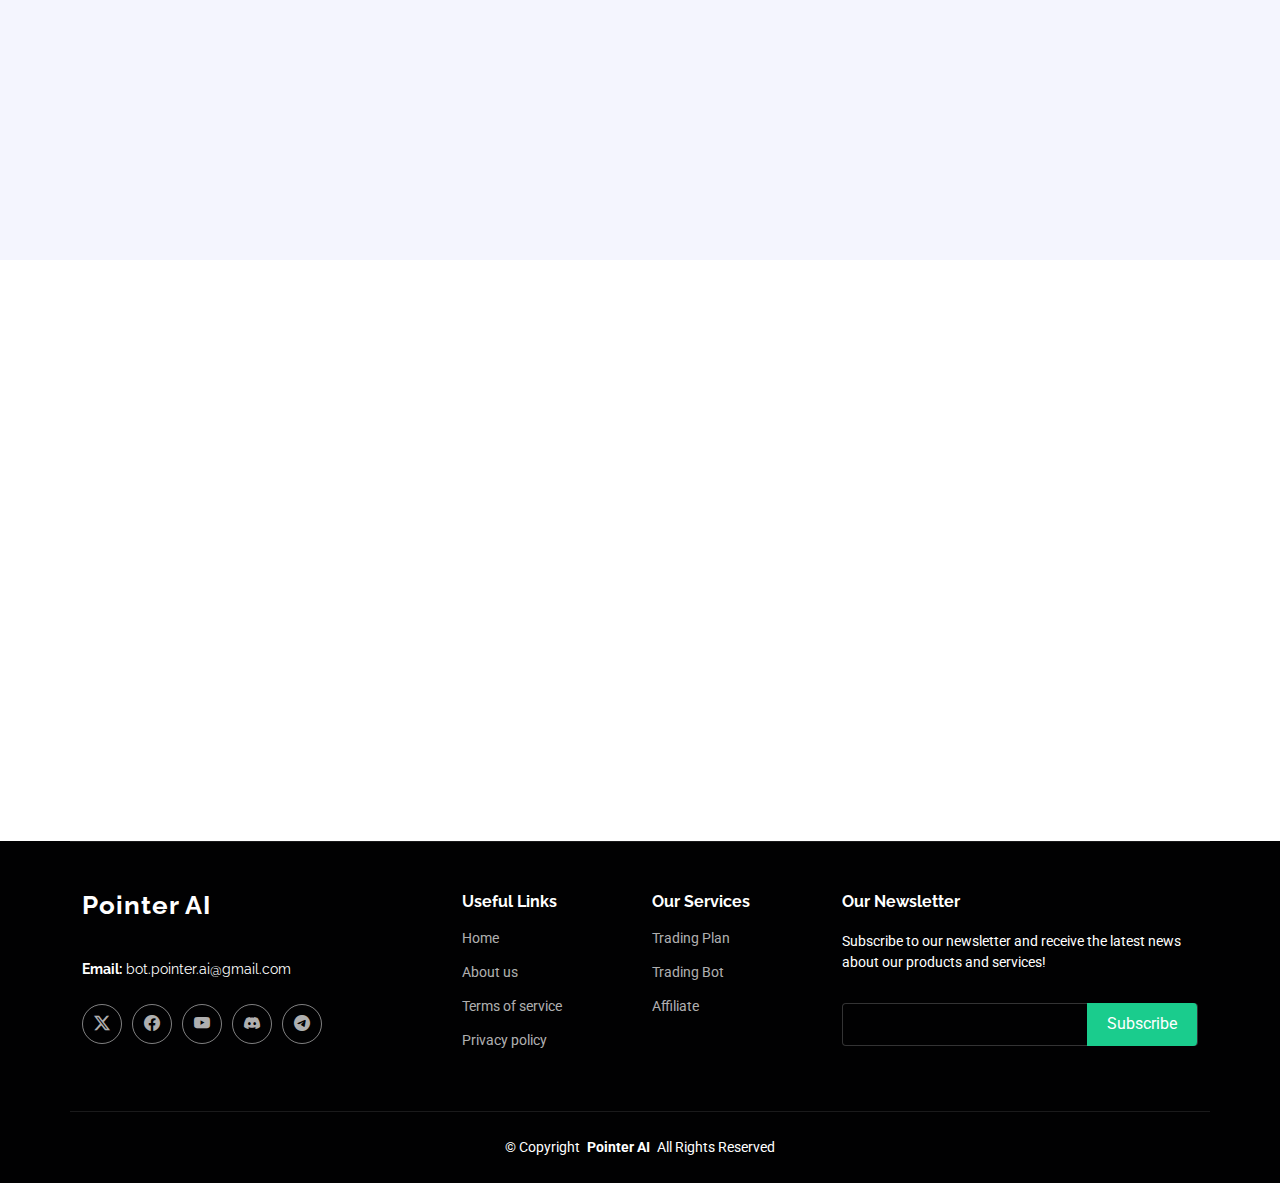
==== commit d1606252: "a" ====
--- a/index.html
+++ b/index.html
@@ -4,12 +4,16 @@
 <head>
   <meta charset="utf-8">
   <meta content="width=device-width, initial-scale=1.0" name="viewport">
-  <title>Pointer AI</title>
-  <meta name="description" content="">
+
   <meta name="keywords" content="">
 
   <!-- Favicons -->
-  <link rel="shortcut icon" href="https://raw.githubusercontent.com/mjpro14/mjpro/refs/heads/master/PNTR_LOGO_FINAL-removebg-preview.png" type="image/x-icon">
+  <meta property="og:title" content="Pointer AI" />
+  <meta property="og:description" content="Pointer AI" />
+  <meta property="og:image" content="https://raw.githubusercontent.com/mjpro14/mjpro/refs/heads/master/PNTR_LOGO_FINAL-removebg-preview.png" />
+  <meta property="og:url" content="https://pointerai.online/" />
+
+  <link rel="shortcut icon" href="" type="image/x-icon">
   <link href="assets/img/apple-touch-icon.png" rel="apple-touch-icon">
 
   <!-- Fonts -->
@@ -49,8 +53,11 @@
 
 
           <li><a href="aboutus.html">About</a></li>
-          <li><a href="">Task</a></li>
+          
+        
           <li><a href="#contact">Contact</a></li>
+          <li><button  onclick="window.location.href='https://pointerai.online/signup.php'" class="btn btn-outline-success fw-bold">Register</button></li>
+
         </ul>
         <i class="mobile-nav-toggle d-xl-none bi bi-list"></i>
       </nav>
@@ -74,7 +81,7 @@
             <h1>TRADE WITH <span>EASE</span></h1>
             <p>Turning Pointer AI into a money-making venture can be highly profitable.</p>
             <div class="d-flex">
-              <a href="#about" class="btn-get-started">Get Started</a>
+              <a onclick="window.location.href='https://pointerai.online/signup.php'" class="btn-get-started">Get Started</a>
               <a href="https://www.youtube.com/watch?v=DO8en_Df0_g" class="glightbox btn-watch-video d-flex align-items-center"><i class="bi bi-play-circle"></i><span>Watch Video</span></a>
             </div>
           </div>
@@ -225,22 +232,22 @@
         <h2 class="fw-bold text-white m-2"><STRONG>Earn revenue by joining our affiliate program</STRONG></h2>
       </center>
         
-        <div class="row gy-4">
+        <div class="row gy-6">
 
           <div class="col-lg-3 col-md-6 " data-aos="fade-up" data-aos-delay="100">
-            <div class="features-item justify-content-center rounded bg">
+            <div class="features-item justify-content-center rounded" style="background: rgba(0, 0, 0, 0); ">
               <center>
-             <img width="200" src="https://raw.githubusercontent.com/mjpro14/mjpro/refs/heads/master/PNTR%20pile%20token%20(1).png" alt="">
+             <img width="300" src="https://raw.githubusercontent.com/mjpro14/mjpro/refs/heads/master/PNTR%20pile%20token%20(1).png" alt="">
               </center>
               
             </div>
           </div><!-- End Feature Item -->
 
           <div class="col-lg-9 col-md-6 " data-aos="fade-up" data-aos-delay="200">
-            <div class="features-item justify-content-center mt-2 rounded">
+            <div class="features-item justify-content-center mt-2 rounded tp" style="background: rgba(0, 0, 0, 0); ">
               <center>
                 
-                <p class="text-dark">
+                <p class="text-white">
                   Enable your audience to become more knowledgeable about cryptocurrencies and increase their income through automated trading! You can get paid up to 5% by Cryptohopper for each new person you invite that you refer.
                 </p>
               </center>
@@ -525,7 +532,7 @@
           <h4>Useful Links</h4>
           <ul>
             <li><a href="./">Home</a></li>
-            <li><a href="#">About us</a></li>
+            <li><a href="aboutus.html">About us</a></li>
             <li><a href="#">Terms of service</a></li>
             <li><a href="#">Privacy policy</a></li>
           </ul>
--- a/assets/css/main.css
+++ b/assets/css/main.css
@@ -1765,4 +1765,8 @@
   min-height: 300px;
 
   border-radius: 10px;
+}
+
+.tp{
+  background: rgba(0, 0, 0, 0); 
 }